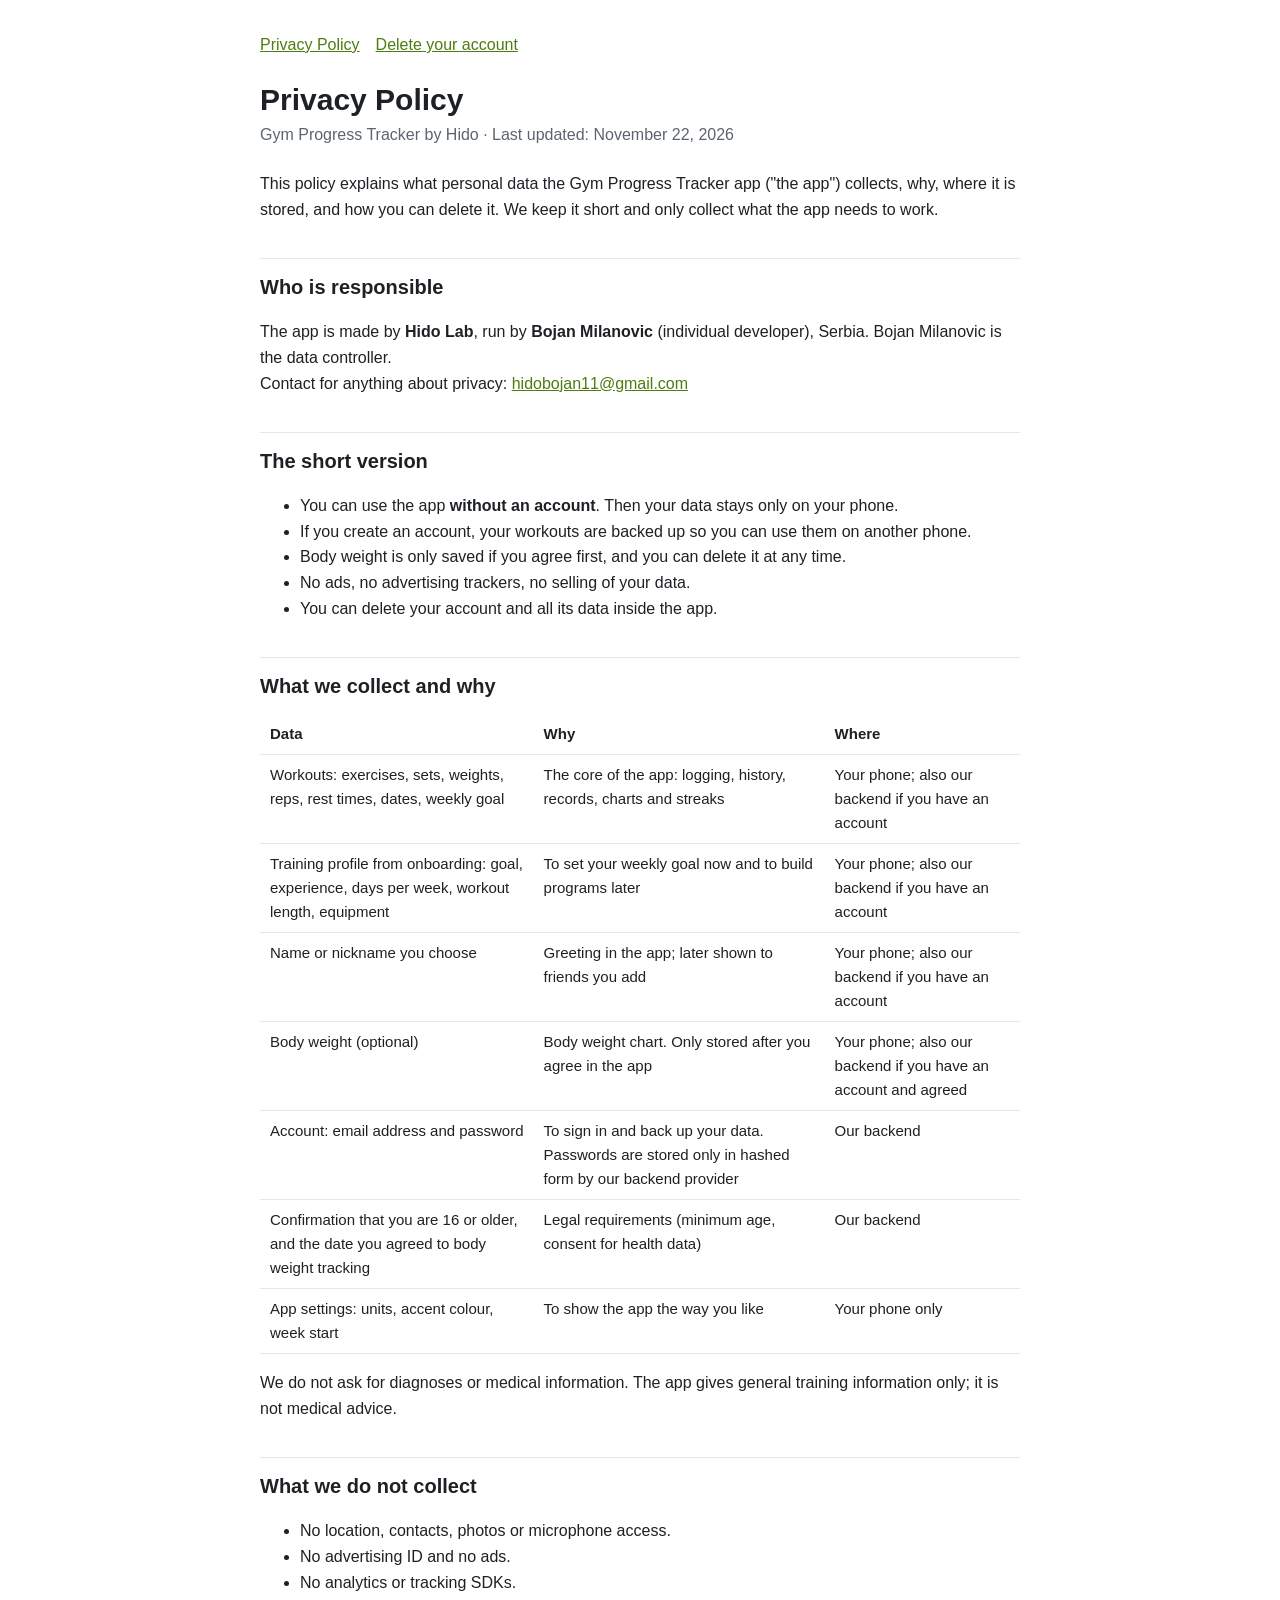
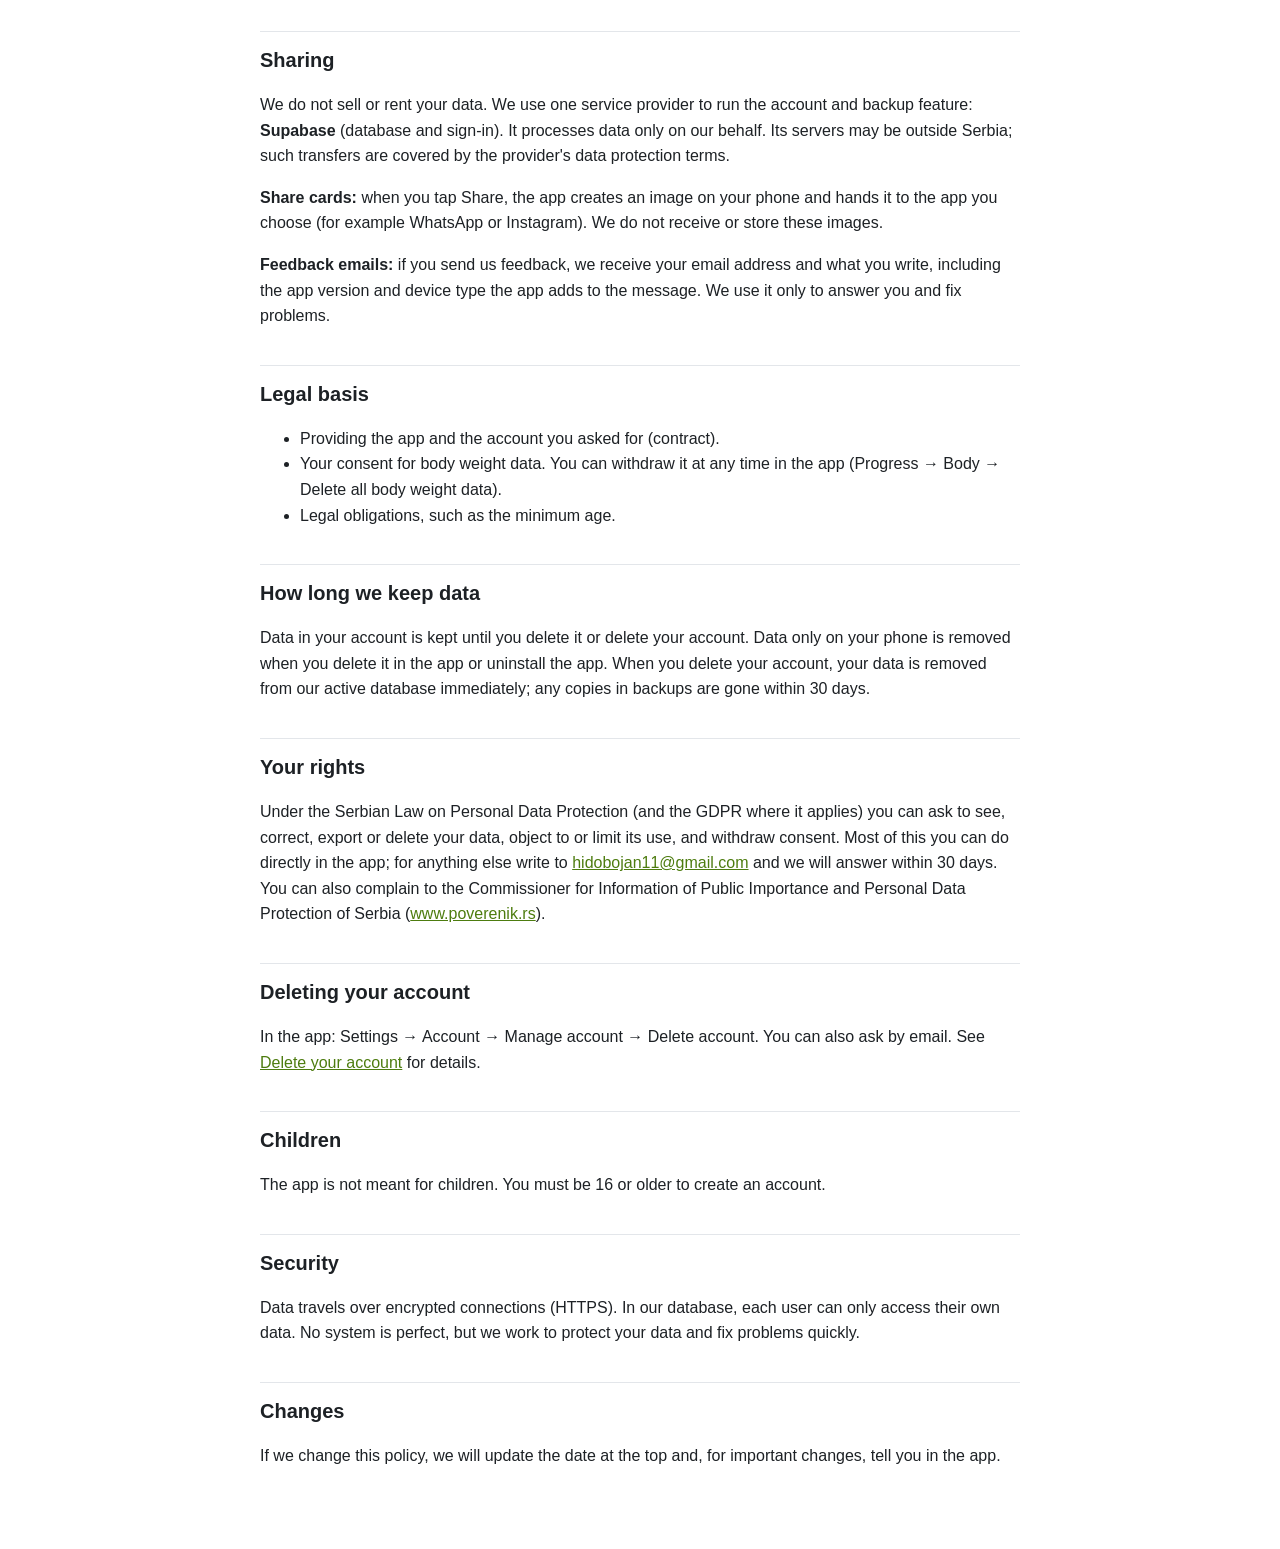
==== index.html @ 6d1210da "Privacy Policy and account deletion pages Co-Authored-By: Claude Opus 5.5 <noreply@anthropic.com>" ====
<!doctype html>
<html lang="en">
<head>
  <meta charset="utf-8">
  <meta name="viewport" content="width=device-width, initial-scale=1">
  <title>Privacy Policy – Gym Progress Tracker by Hido</title>
  <link rel="stylesheet" href="style.css">
</head>
<body>
<main>
  <nav><a href="index.html">Privacy Policy</a><a href="delete-account.html">Delete your account</a></nav>

  <h1>Privacy Policy</h1>
  <p class="meta">Gym Progress Tracker by Hido · Last updated: November 22, 2026</p>

  <p>
    This policy explains what personal data the Gym Progress Tracker app ("the app") collects, why, where it is
    stored, and how you can delete it. We keep it short and only collect what the app needs to work.
  </p>

  <h2>Who is responsible</h2>
  <p>
    The app is made by <strong>Hido Lab</strong>, run by <strong>Bojan Milanovic</strong> (individual developer),
    Serbia. Bojan Milanovic is the data controller.<br>
    Contact for anything about privacy: <a href="mailto:hidobojan11@gmail.com">hidobojan11@gmail.com</a>
  </p>

  <h2>The short version</h2>
  <ul>
    <li>You can use the app <strong>without an account</strong>. Then your data stays only on your phone.</li>
    <li>If you create an account, your workouts are backed up so you can use them on another phone.</li>
    <li>Body weight is only saved if you agree first, and you can delete it at any time.</li>
    <li>No ads, no advertising trackers, no selling of your data.</li>
    <li>You can delete your account and all its data inside the app.</li>
  </ul>

  <h2>What we collect and why</h2>
  <table>
    <tr><th>Data</th><th>Why</th><th>Where</th></tr>
    <tr>
      <td>Workouts: exercises, sets, weights, reps, rest times, dates, weekly goal</td>
      <td>The core of the app: logging, history, records, charts and streaks</td>
      <td>Your phone; also our backend if you have an account</td>
    </tr>
    <tr>
      <td>Training profile from onboarding: goal, experience, days per week, workout length, equipment</td>
      <td>To set your weekly goal now and to build programs later</td>
      <td>Your phone; also our backend if you have an account</td>
    </tr>
    <tr>
      <td>Name or nickname you choose</td>
      <td>Greeting in the app; later shown to friends you add</td>
      <td>Your phone; also our backend if you have an account</td>
    </tr>
    <tr>
      <td>Body weight (optional)</td>
      <td>Body weight chart. Only stored after you agree in the app</td>
      <td>Your phone; also our backend if you have an account and agreed</td>
    </tr>
    <tr>
      <td>Account: email address and password</td>
      <td>To sign in and back up your data. Passwords are stored only in hashed form by our backend provider</td>
      <td>Our backend</td>
    </tr>
    <tr>
      <td>Confirmation that you are 16 or older, and the date you agreed to body weight tracking</td>
      <td>Legal requirements (minimum age, consent for health data)</td>
      <td>Our backend</td>
    </tr>
    <tr>
      <td>App settings: units, accent colour, week start</td>
      <td>To show the app the way you like</td>
      <td>Your phone only</td>
    </tr>
  </table>
  <p>
    We do not ask for diagnoses or medical information. The app gives general training information only;
    it is not medical advice.
  </p>

  <h2>What we do not collect</h2>
  <ul>
    <li>No location, contacts, photos or microphone access.</li>
    <li>No advertising ID and no ads.</li>
    <li>No analytics or tracking SDKs.</li>
  </ul>

  <h2>Sharing</h2>
  <p>
    We do not sell or rent your data. We use one service provider to run the account and backup feature:
    <strong>Supabase</strong> (database and sign-in). It processes data only on our behalf. Its servers may be
    outside Serbia; such transfers are covered by the provider's data protection terms.
  </p>
  <p>
    <strong>Share cards:</strong> when you tap Share, the app creates an image on your phone and hands it to the app
    you choose (for example WhatsApp or Instagram). We do not receive or store these images.
  </p>
  <p>
    <strong>Feedback emails:</strong> if you send us feedback, we receive your email address and what you write,
    including the app version and device type the app adds to the message. We use it only to answer you and fix
    problems.
  </p>

  <h2>Legal basis</h2>
  <ul>
    <li>Providing the app and the account you asked for (contract).</li>
    <li>Your consent for body weight data. You can withdraw it at any time in the app (Progress → Body → Delete all body weight data).</li>
    <li>Legal obligations, such as the minimum age.</li>
  </ul>

  <h2>How long we keep data</h2>
  <p>
    Data in your account is kept until you delete it or delete your account. Data only on your phone is removed
    when you delete it in the app or uninstall the app. When you delete your account, your data is removed from our
    active database immediately; any copies in backups are gone within 30 days.
  </p>

  <h2>Your rights</h2>
  <p>
    Under the Serbian Law on Personal Data Protection (and the GDPR where it applies) you can ask to see, correct,
    export or delete your data, object to or limit its use, and withdraw consent. Most of this you can do directly
    in the app; for anything else write to
    <a href="mailto:hidobojan11@gmail.com">hidobojan11@gmail.com</a> and we will answer within 30 days.
    You can also complain to the Commissioner for Information of Public Importance and Personal Data Protection
    of Serbia (<a href="https://www.poverenik.rs">www.poverenik.rs</a>).
  </p>

  <h2>Deleting your account</h2>
  <p>
    In the app: Settings → Account → Manage account → Delete account. You can also ask by email.
    See <a href="delete-account.html">Delete your account</a> for details.
  </p>

  <h2>Children</h2>
  <p>The app is not meant for children. You must be 16 or older to create an account.</p>

  <h2>Security</h2>
  <p>
    Data travels over encrypted connections (HTTPS). In our database, each user can only access their own data.
    No system is perfect, but we work to protect your data and fix problems quickly.
  </p>

  <h2>Changes</h2>
  <p>
    If we change this policy, we will update the date at the top and, for important changes, tell you in the app.
  </p>
</main>
</body>
</html>
---- style.css ----
:root {
  --bg: #ffffff;
  --text: #1d2125;
  --muted: #5b6470;
  --accent: #4d7c0f;
  --border: #e3e6ea;
}

@media (prefers-color-scheme: dark) {
  :root {
    --bg: #0e1013;
    --text: #f2f4f7;
    --muted: #9aa3af;
    --accent: #b6f23b;
    --border: #2a2f37;
  }
}

* {
  box-sizing: border-box;
}

body {
  margin: 0;
  padding: 32px 20px 64px;
  background: var(--bg);
  color: var(--text);
  font: 16px/1.6 -apple-system, BlinkMacSystemFont, "Segoe UI", Roboto, Inter, Arial, sans-serif;
}

main {
  max-width: 760px;
  margin: 0 auto;
}

h1 {
  font-size: 30px;
  line-height: 1.2;
  margin: 0 0 4px;
}

h2 {
  font-size: 20px;
  margin: 36px 0 8px;
  padding-top: 12px;
  border-top: 1px solid var(--border);
}

.meta {
  color: var(--muted);
  margin: 0 0 24px;
}

a {
  color: var(--accent);
}

nav {
  margin-bottom: 24px;
  color: var(--muted);
}

nav a {
  margin-right: 16px;
}

table {
  width: 100%;
  border-collapse: collapse;
  margin: 12px 0;
  font-size: 15px;
}

th,
td {
  text-align: left;
  vertical-align: top;
  padding: 8px 10px;
  border-bottom: 1px solid var(--border);
}

.box {
  border: 1px solid var(--border);
  border-radius: 12px;
  padding: 16px 18px;
  margin: 16px 0;
}
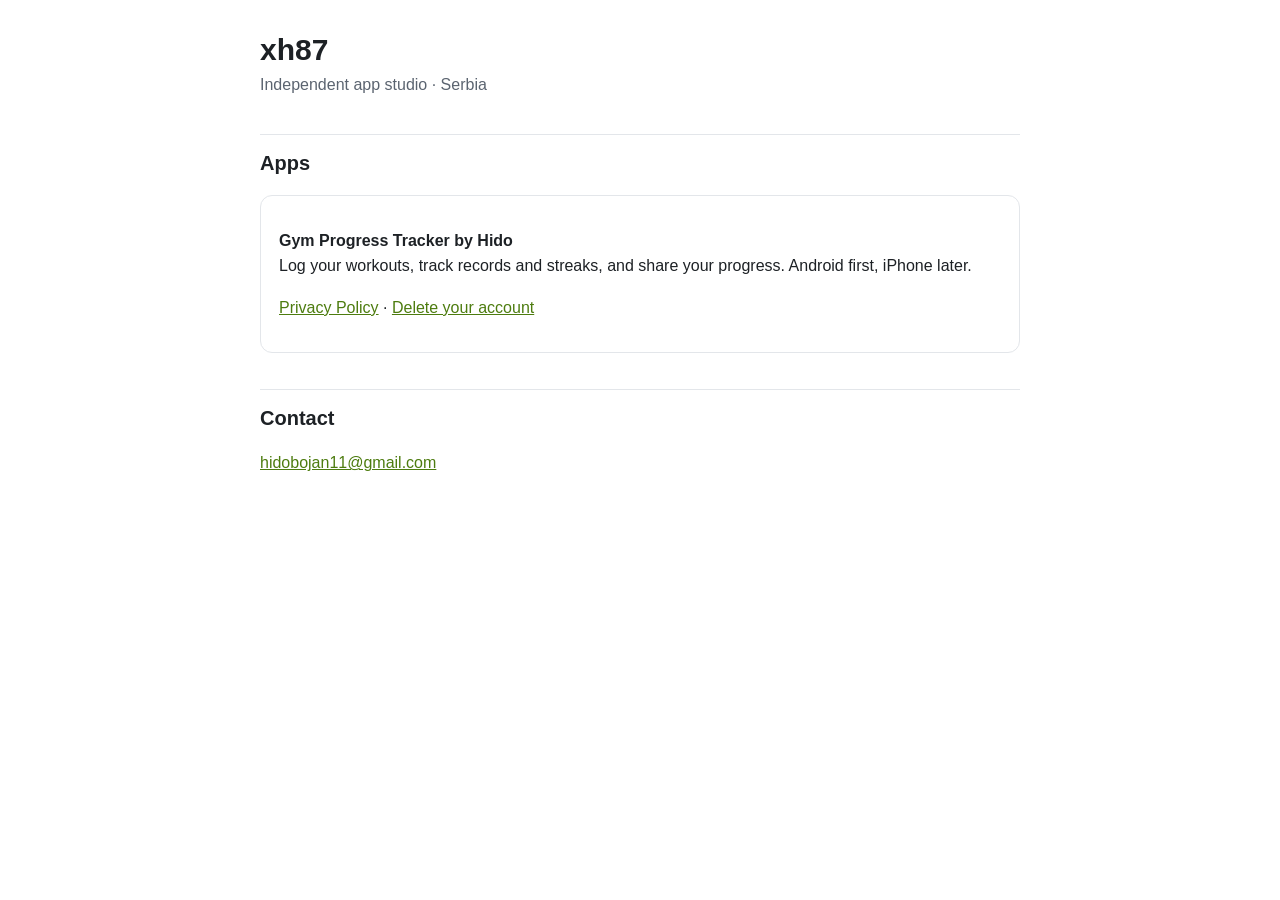
==== commit 1f2d3f90: "Studio site for xh87.app; legal pages under /gym-progress-tracker/ Co-Authored-By: Claude Opus 5.5 <" ====
--- a/index.html
+++ b/index.html
@@ -3,147 +3,26 @@
 <head>
   <meta charset="utf-8">
   <meta name="viewport" content="width=device-width, initial-scale=1">
-  <title>Privacy Policy – Gym Progress Tracker by Hido</title>
+  <title>xh87 – apps</title>
   <link rel="stylesheet" href="style.css">
 </head>
 <body>
 <main>
-  <nav><a href="index.html">Privacy Policy</a><a href="delete-account.html">Delete your account</a></nav>
+  <h1>xh87</h1>
+  <p class="meta">Independent app studio · Serbia</p>
 
-  <h1>Privacy Policy</h1>
-  <p class="meta">Gym Progress Tracker by Hido · Last updated: November 22, 2026</p>
+  <h2>Apps</h2>
+  <div class="box">
+    <p><strong>Gym Progress Tracker by Hido</strong><br>
+      Log your workouts, track records and streaks, and share your progress. Android first, iPhone later.</p>
+    <p>
+      <a href="gym-progress-tracker/privacy.html">Privacy Policy</a> ·
+      <a href="gym-progress-tracker/delete-account.html">Delete your account</a>
+    </p>
+  </div>
 
-  <p>
-    This policy explains what personal data the Gym Progress Tracker app ("the app") collects, why, where it is
-    stored, and how you can delete it. We keep it short and only collect what the app needs to work.
-  </p>
-
-  <h2>Who is responsible</h2>
-  <p>
-    The app is made by <strong>Hido Lab</strong>, run by <strong>Bojan Milanovic</strong> (individual developer),
-    Serbia. Bojan Milanovic is the data controller.<br>
-    Contact for anything about privacy: <a href="mailto:hidobojan11@gmail.com">hidobojan11@gmail.com</a>
-  </p>
-
-  <h2>The short version</h2>
-  <ul>
-    <li>You can use the app <strong>without an account</strong>. Then your data stays only on your phone.</li>
-    <li>If you create an account, your workouts are backed up so you can use them on another phone.</li>
-    <li>Body weight is only saved if you agree first, and you can delete it at any time.</li>
-    <li>No ads, no advertising trackers, no selling of your data.</li>
-    <li>You can delete your account and all its data inside the app.</li>
-  </ul>
-
-  <h2>What we collect and why</h2>
-  <table>
-    <tr><th>Data</th><th>Why</th><th>Where</th></tr>
-    <tr>
-      <td>Workouts: exercises, sets, weights, reps, rest times, dates, weekly goal</td>
-      <td>The core of the app: logging, history, records, charts and streaks</td>
-      <td>Your phone; also our backend if you have an account</td>
-    </tr>
-    <tr>
-      <td>Training profile from onboarding: goal, experience, days per week, workout length, equipment</td>
-      <td>To set your weekly goal now and to build programs later</td>
-      <td>Your phone; also our backend if you have an account</td>
-    </tr>
-    <tr>
-      <td>Name or nickname you choose</td>
-      <td>Greeting in the app; later shown to friends you add</td>
-      <td>Your phone; also our backend if you have an account</td>
-    </tr>
-    <tr>
-      <td>Body weight (optional)</td>
-      <td>Body weight chart. Only stored after you agree in the app</td>
-      <td>Your phone; also our backend if you have an account and agreed</td>
-    </tr>
-    <tr>
-      <td>Account: email address and password</td>
-      <td>To sign in and back up your data. Passwords are stored only in hashed form by our backend provider</td>
-      <td>Our backend</td>
-    </tr>
-    <tr>
-      <td>Confirmation that you are 16 or older, and the date you agreed to body weight tracking</td>
-      <td>Legal requirements (minimum age, consent for health data)</td>
-      <td>Our backend</td>
-    </tr>
-    <tr>
-      <td>App settings: units, accent colour, week start</td>
-      <td>To show the app the way you like</td>
-      <td>Your phone only</td>
-    </tr>
-  </table>
-  <p>
-    We do not ask for diagnoses or medical information. The app gives general training information only;
-    it is not medical advice.
-  </p>
-
-  <h2>What we do not collect</h2>
-  <ul>
-    <li>No location, contacts, photos or microphone access.</li>
-    <li>No advertising ID and no ads.</li>
-    <li>No analytics or tracking SDKs.</li>
-  </ul>
-
-  <h2>Sharing</h2>
-  <p>
-    We do not sell or rent your data. We use one service provider to run the account and backup feature:
-    <strong>Supabase</strong> (database and sign-in). It processes data only on our behalf. Its servers may be
-    outside Serbia; such transfers are covered by the provider's data protection terms.
-  </p>
-  <p>
-    <strong>Share cards:</strong> when you tap Share, the app creates an image on your phone and hands it to the app
-    you choose (for example WhatsApp or Instagram). We do not receive or store these images.
-  </p>
-  <p>
-    <strong>Feedback emails:</strong> if you send us feedback, we receive your email address and what you write,
-    including the app version and device type the app adds to the message. We use it only to answer you and fix
-    problems.
-  </p>
-
-  <h2>Legal basis</h2>
-  <ul>
-    <li>Providing the app and the account you asked for (contract).</li>
-    <li>Your consent for body weight data. You can withdraw it at any time in the app (Progress → Body → Delete all body weight data).</li>
-    <li>Legal obligations, such as the minimum age.</li>
-  </ul>
-
-  <h2>How long we keep data</h2>
-  <p>
-    Data in your account is kept until you delete it or delete your account. Data only on your phone is removed
-    when you delete it in the app or uninstall the app. When you delete your account, your data is removed from our
-    active database immediately; any copies in backups are gone within 30 days.
-  </p>
-
-  <h2>Your rights</h2>
-  <p>
-    Under the Serbian Law on Personal Data Protection (and the GDPR where it applies) you can ask to see, correct,
-    export or delete your data, object to or limit its use, and withdraw consent. Most of this you can do directly
-    in the app; for anything else write to
-    <a href="mailto:hidobojan11@gmail.com">hidobojan11@gmail.com</a> and we will answer within 30 days.
-    You can also complain to the Commissioner for Information of Public Importance and Personal Data Protection
-    of Serbia (<a href="https://www.poverenik.rs">www.poverenik.rs</a>).
-  </p>
-
-  <h2>Deleting your account</h2>
-  <p>
-    In the app: Settings → Account → Manage account → Delete account. You can also ask by email.
-    See <a href="delete-account.html">Delete your account</a> for details.
-  </p>
-
-  <h2>Children</h2>
-  <p>The app is not meant for children. You must be 16 or older to create an account.</p>
-
-  <h2>Security</h2>
-  <p>
-    Data travels over encrypted connections (HTTPS). In our database, each user can only access their own data.
-    No system is perfect, but we work to protect your data and fix problems quickly.
-  </p>
-
-  <h2>Changes</h2>
-  <p>
-    If we change this policy, we will update the date at the top and, for important changes, tell you in the app.
-  </p>
+  <h2>Contact</h2>
+  <p><a href="mailto:hidobojan11@gmail.com">hidobojan11@gmail.com</a></p>
 </main>
 </body>
 </html>
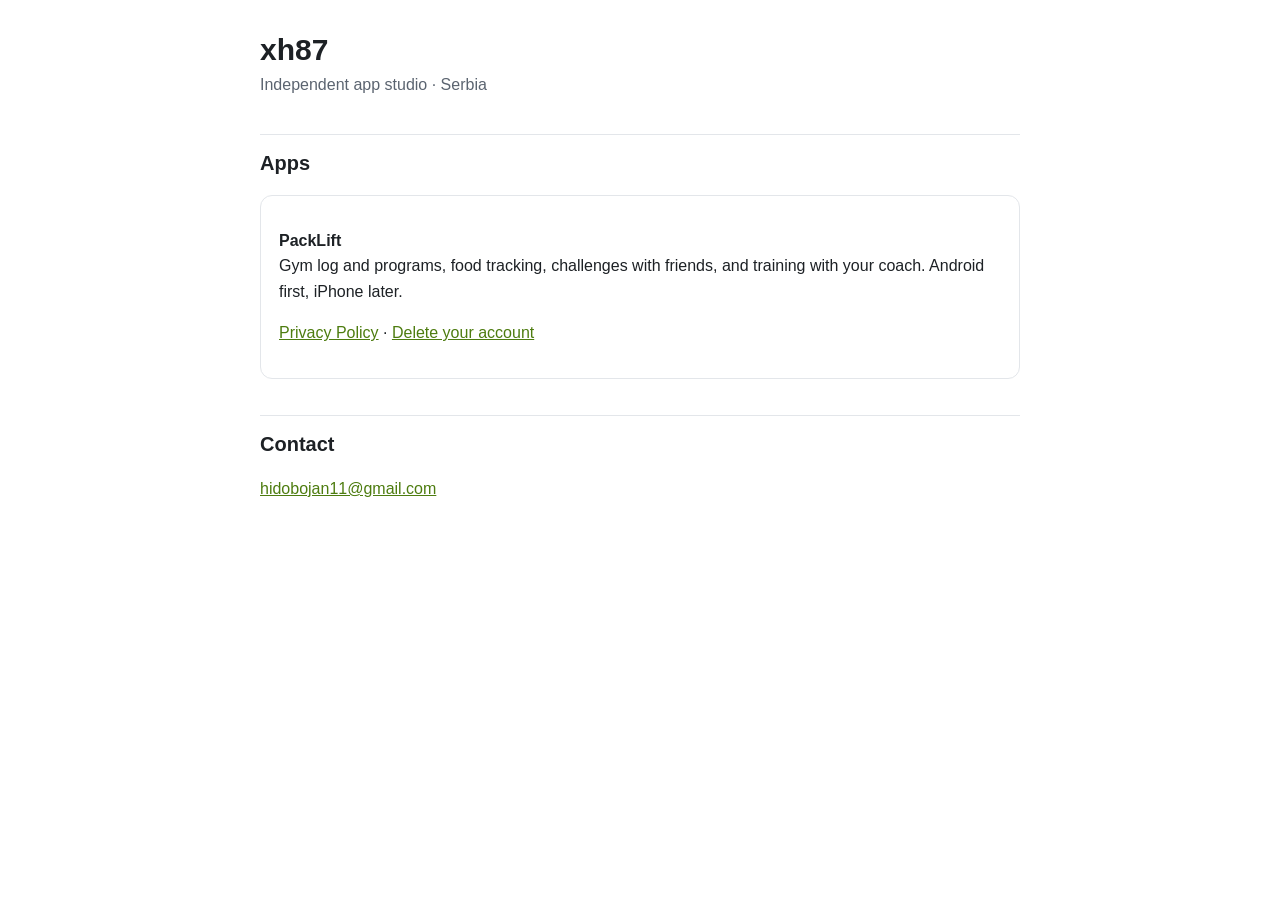
==== commit 535eb3d6: "Rename to PackLift; new test build download link Co-Authored-By: Claude Opus 5.5 <noreply@anthropic." ====
--- a/index.html
+++ b/index.html
@@ -13,8 +13,8 @@
 
   <h2>Apps</h2>
   <div class="box">
-    <p><strong>Gym Progress Tracker by Hido</strong><br>
-      Log your workouts, track records and streaks, and share your progress. Android first, iPhone later.</p>
+    <p><strong>PackLift</strong><br>
+      Gym log and programs, food tracking, challenges with friends, and training with your coach. Android first, iPhone later.</p>
     <p>
       <a href="gym-progress-tracker/privacy.html">Privacy Policy</a> ·
       <a href="gym-progress-tracker/delete-account.html">Delete your account</a>
